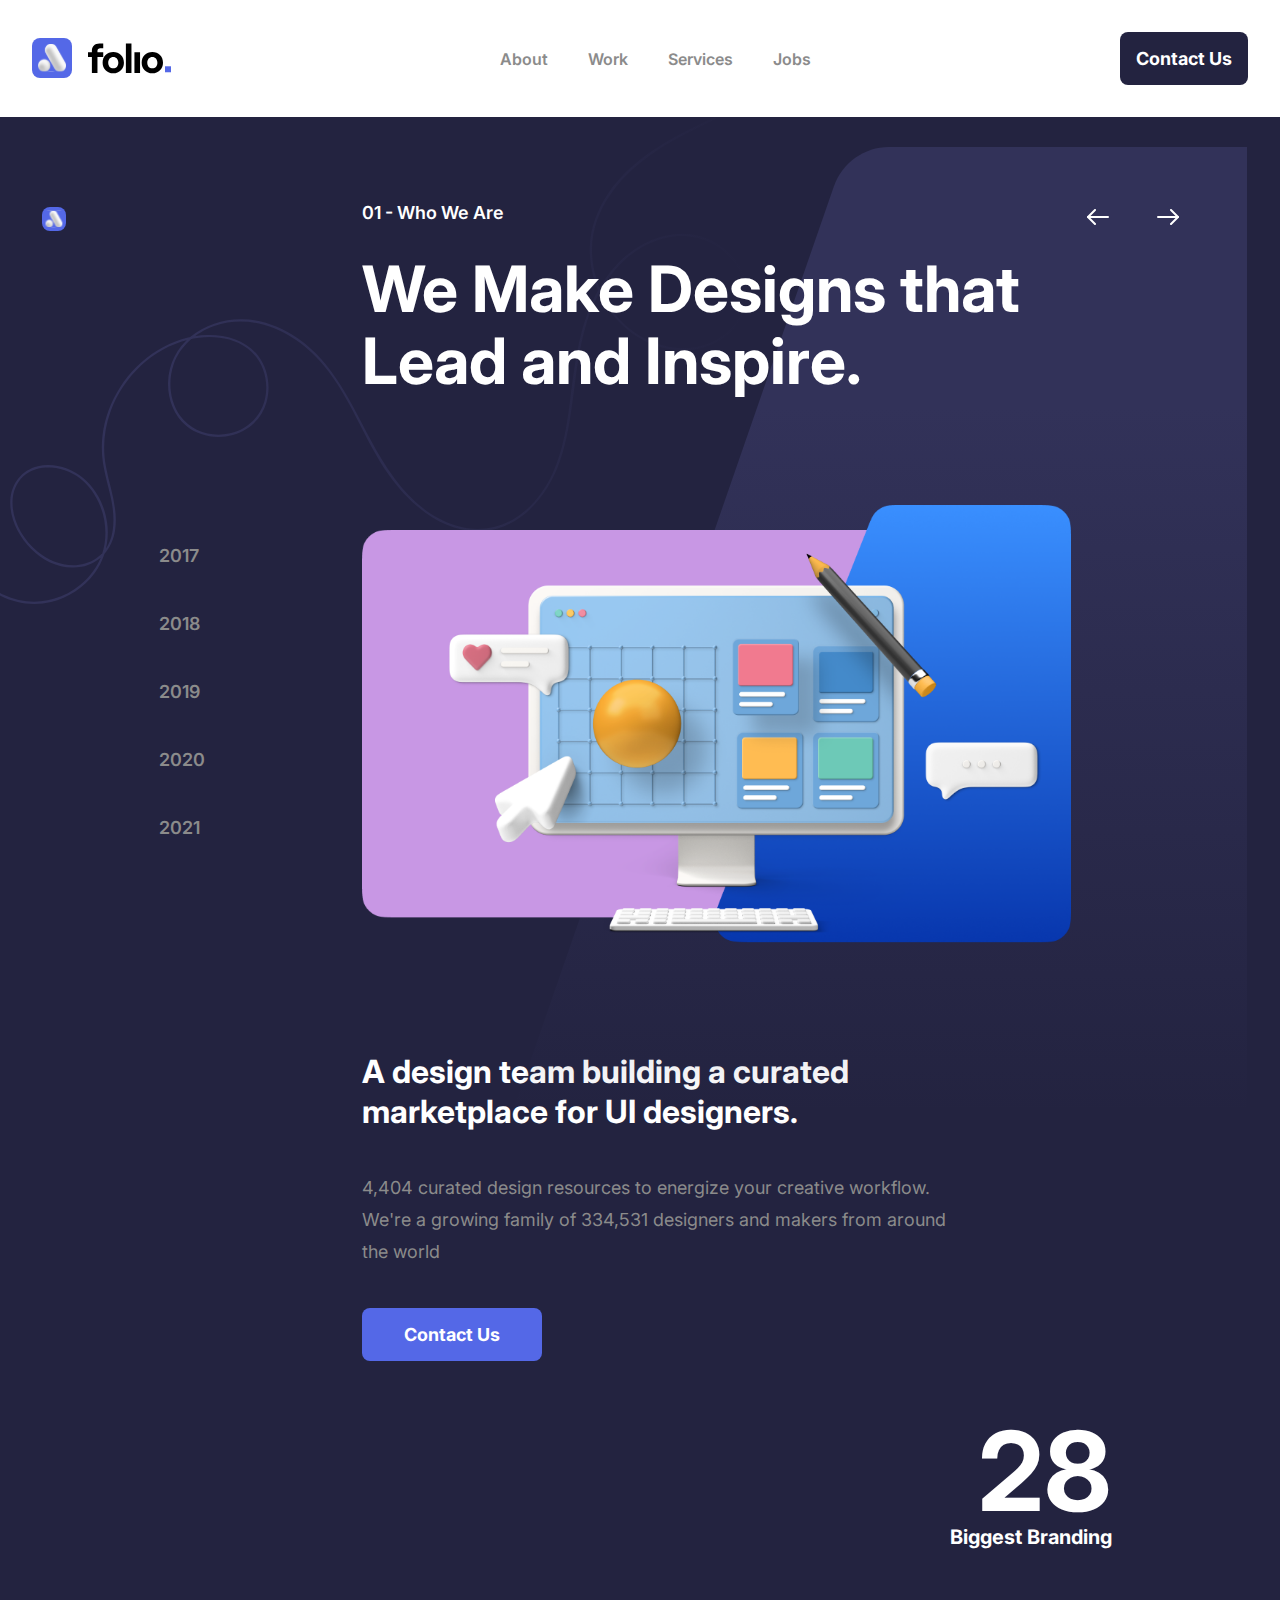
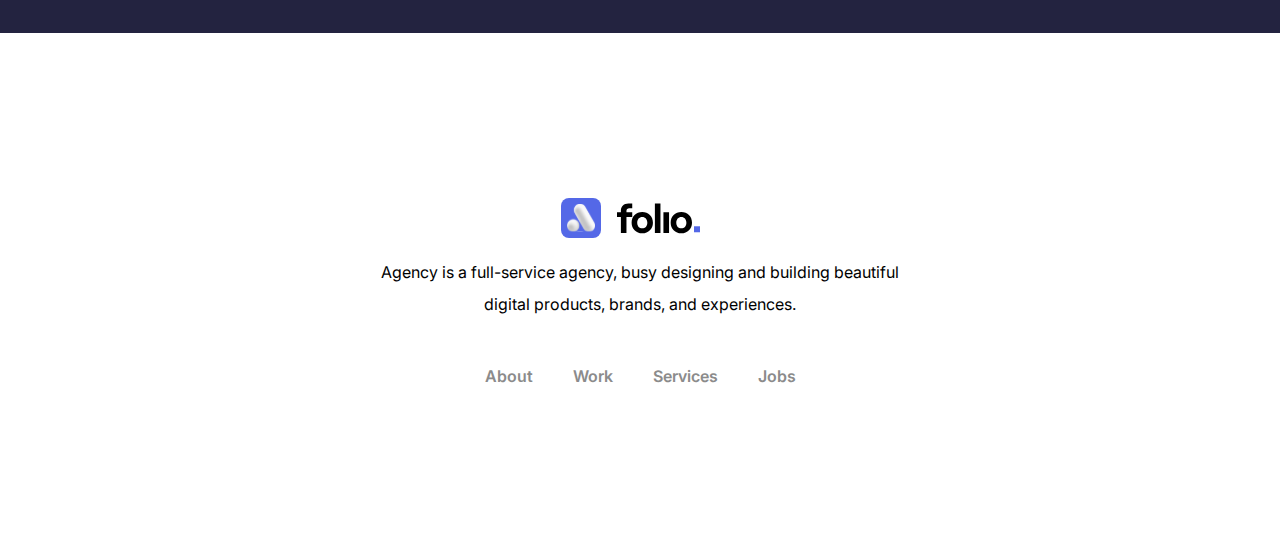
==== pages/about.html @ 4435c469 "feat: page about done" ====
<!DOCTYPE html>
<html lang="en">

<head>
    <meta charset="UTF-8" />
    <meta http-equiv="X-UA-Compatible" content="IE=edge" />
    <meta name="viewport" content="width=device-width, initial-scale=1.0" />
    <title>Folio</title>
    <link rel="shortcut icon" href="../assets/symbol/icon.png" type="image/x-icon" />
    <link rel="stylesheet" href="../styles/css/about.min.css">
    <link rel="stylesheet" href="../styles/css/global.min.css">
    <link rel="stylesheet" href="../styles/css/reposive.min.css">

</head>

<body class="page">
    <header>
        <div class="header container">
            <div class="logo">
                <a href="./home.html">
                    <img src="../assets/symbol/logo-light-mode.svg" alt="logo" />
                </a>
            </div>
            <nav class="nav-menu">
                <ul>
                    <li class="nav-menu__item">
                        <a href="./about.html">about</a>
                    </li>
                    <li class="nav-menu__item">
                        <a href="./work.html">work</a>
                    </li>
                    <li class="nav-menu__item">
                        <a href="./services.html">services</a>
                    </li>
                    <li class="nav-menu__item">
                        <a href="./jobs.html">jobs</a>
                    </li>
                </ul>
            </nav>
            <a href="./menu-mobile.html" id="btn-menu">
                <button type="button" class="button__menu-mobile">
                    <img src="../assets/symbol/burger-menu.svg" alt="menu" />
                </button>
            </a>
            <a href="404-default" id="btn-contact">
                <button type="button" class="button__dark">
                    Contact Us
                </button>
            </a>
        </div>
    </header>

    <main class="about" id="about">
        <div class="container about-content">
            <aside class="about__side">
                <div class="logo-box">
                    <img class="logo" src="../assets/symbol/logo-icon.svg" alt="icon" />
                </div>
                <div class="about__timeline">
                    <ul>
                        <li class="timeline__point">2017</li>
                        <li class="timeline__point">2018</li>
                        <li class="timeline__point">2019</li>
                        <li class="timeline__point">2020</li>
                        <li class="timeline__point">2021</li>
                    </ul>
                </div>
            </aside>
            <main class="about__main">
                <section class="about__headline">
                    <p class="headline__subtitle">01 - Who We Are</p>
                    <h1 class="headline__title">
                        We Make Designs that Lead and Inspire.
                    </h1>
                    <span class="button__page">
                        <a href="./home.html" class="button__page__prev">
                            <img src="../assets/symbol/arrow-simple-left.svg" alt="back" />
                        </a>
                        <a href="./work.html" class="button__page__next">
                            <img src="../assets/symbol/arrow-simple-rigth.svg" alt="next" />
                        </a>
                    </span>
                </section>

                <img class="about-illustration" src="../assets/ilustration/Desktop.png" alt="illustration" />
                <img class="bg-shape2" src="../assets/ilustration/shape2.svg" alt="" />

                <section class="about__footer-content">
                    <div class="footer-content">
                        <h1 class="title">
                            A design team building a curated marketplace for UI designers.
                        </h1>
                        <p class="text">
                            4,404 curated design resources to energize your creative
                            workflow. We're a growing family of 334,531 designers and makers
                            from around the world
                        </p>

                        <a href="erro">
                            <button type="button" class="button__primary">Contact Us</button>
                        </a>
                    </div>
                    <div class="footer-number">
                        <h1 class="number">28</h1>
                        <p class="number-label">Biggest Branding</p>
                    </div>
                </section>
            </main>

        </div>
    </main>

    <footer class="footer">
        <figure>
            <img src="../assets/symbol/logo-light-mode.svg" alt="logo" />
        </figure>
        <section class="footer__text">
            <p>
                Agency is a full-service agency, busy designing and building beautiful
                digital products, brands, and experiences.
            </p>
        </section>
        <nav class="nav-menu">
            <ul>
                <li class="nav-menu__item">
                    <a href="./about.html">about</a>
                </li>
                <li class="nav-menu__item">
                    <a href="./work.html">work</a>
                </li>
                <li class="nav-menu__item">
                    <a href="./services.html">services</a>
                </li>
                <li class="nav-menu__item">
                    <a href="./jobs.html">jobs</a>
                </li>
            </ul>
        </nav>
    </footer>
</body>

</html>
---- styles/css/about.min.css ----
@import"../common/reset.css";@import"../common/variables.css";@import"../common/reset.css";.about{min-height:150vh;background-color:var(--dark);color:var(--light);background-image:url("../../assets/ilustration/line2.svg");background-repeat:no-repeat;padding:48px 0}.about-content{display:flex}.about-content .about__side{max-width:300px;width:100%}.about-content .about__side .logo-box{height:200px;padding:10px}.about-content .about__side .about__timeline{height:calc(100% - 200px);display:flex;justify-content:center;align-items:flex-start}.about-content .about__side .about__timeline ul{margin-top:150px}.about-content .about__side .about__timeline ul .timeline__point{margin-bottom:50px;color:var(--text-shade2);font-size:var(--text-body1);font-weight:600}.about-content .about__side .about__timeline ul .timeline__point:hover{color:var(--light);cursor:pointer}.about-content .about__main{width:100%;padding-left:30px;position:relative}.about-content .about__main .bg-shape2{width:80%;position:absolute;top:-50px;right:1px;z-index:10}.about-content .about__main .about-illustration,.about-content .about__main .about__headline{position:relative;z-index:20}.about-content .about__main .about-illustration{width:80%;margin-bottom:50px}.about-content .about__main .about__headline{position:relative;margin-bottom:100px}.about-content .about__main .about__headline .headline__subtitle{font-size:var(--text-body1);font-weight:600;margin-bottom:24px}.about-content .about__main .about__headline .headline__title{font-size:var(--text-heading2);max-width:700px;width:100%;line-height:72px}.about-content .about__main .about__footer-content{display:flex;justify-content:space-between;max-width:850px;width:100%}.about-content .about__main .about__footer-content .footer-content{max-width:600px}.about-content .about__main .about__footer-content .footer-content .title{font-size:var(--text-heading5);line-height:40px;margin-bottom:40px}.about-content .about__main .about__footer-content .footer-content .text{color:var(--text-shade2);font-size:var(--text-body1);line-height:32px;margin-bottom:40px}.about-content .about__main .about__footer-content .footer-number{display:flex;flex-direction:column;justify-content:start;align-items:center;width:250px}.about-content .about__main .about__footer-content .footer-number .number{font-size:var(--text-display1)}.about-content .about__main .about__footer-content .footer-number .number-label{font-weight:700;font-size:var(--text-title)}@media(max-width: 1410px){.about__footer-content{flex-wrap:wrap}.footer-number{margin-top:60px;align-items:flex-end !important;width:100% !important;margin-right:100px}}@media(max-width: 1024px){.about__side{display:none !important}}
---- styles/css/global.min.css ----
@import"../common/reset.css";@import"../common/variables.css";h1{line-height:100.24px}p{line-height:32px}.container{max-width:1440px;width:100%;margin:auto;padding:32px;position:relative}.button__primary{border-radius:var(--radius-btn);font-weight:700;font-size:var(--text-button);color:var(--light);text-transform:capitalize;padding:16px;max-width:180px;width:100%;transition:.3s;background-color:var(--primary)}.button__primary:hover{filter:brightness(1.1);transform:translate(-6px, -6px)}@media(max-width: 768px){.button__primary{max-width:150px;font-weight:600}}.button__dark{border-radius:var(--radius-btn);font-weight:700;font-size:var(--text-button);color:var(--light);text-transform:capitalize;padding:16px;max-width:180px;width:100%;transition:.3s;background-color:var(--dark)}.button__dark:hover{filter:brightness(1.1);transform:translate(-6px, -6px)}@media(max-width: 768px){.button__dark{max-width:150px;font-weight:600}}#btn-menu{display:none}.button__menu-mobile{padding:16px}.button__scroll{display:flex;height:50px;align-items:center;gap:10px;margin-top:60px}.button__scroll p{color:var(--text-shade2);font-size:var(----text-button);font-weight:600}.button__page{position:absolute;top:-10px;right:50px;gap:10px;display:flex;z-index:30px}.button__page .button__page__next,.button__page .button__page__prev{width:60px;height:60px;display:flex;justify-content:center;align-items:center;border-radius:50%;transition:.2s;cursor:pointer}.button__page .button__page__next:hover,.button__page .button__page__prev:hover{background-color:var(--primary)}.header{display:flex;justify-content:space-between;align-items:center}.header .nav-menu ul{display:flex;gap:40px}.header .nav-menu ul .nav-menu__item a{font-size:var(--txt-button);font-weight:600;text-transform:capitalize;color:var(--text-shade2)}.header .nav-menu ul .nav-menu__item a:hover{color:var(--primary)}.header .nav-menu ul .nav-menu__item a:active{color:var(--primary)}@media(max-width: 695px){.nav-menu,#btn-contact{display:none}#btn-menu{display:initial}}.footer{height:500px;display:flex;flex-direction:column;justify-content:center;align-items:center}.footer .footer__text{max-width:560px;text-align:center;line-height:32px;margin-bottom:48px}.footer .nav-menu ul{display:flex;gap:40px}.footer .nav-menu ul .nav-menu__item a{font-size:var(--txt-button);font-weight:600;text-transform:capitalize;color:var(--text-shade2)}.footer .nav-menu ul .nav-menu__item a:hover{color:var(--primary)}.footer .nav-menu ul .nav-menu__item a:active{color:var(--primary)}@media(max-width: 600px){.footer__text{max-width:300px !important}}
---- styles/css/reposive.min.css ----
@media(max-width: 1024px){html{font-size:13.5px}h1{line-height:72px}.about__side{display:none !important}}@media(max-width: 768px){html{font-size:11.6px !important}.container{padding:24px}}@media(max-width: 375px){html{font-size:10.35px}h1{line-height:56px}p{font-size:16px !important}.container{padding:12px}}@media(max-width: 290px){html{font-size:9.5px}h1{line-height:52px}p{font-size:12px !important;line-height:22px}.container{padding:10px}}
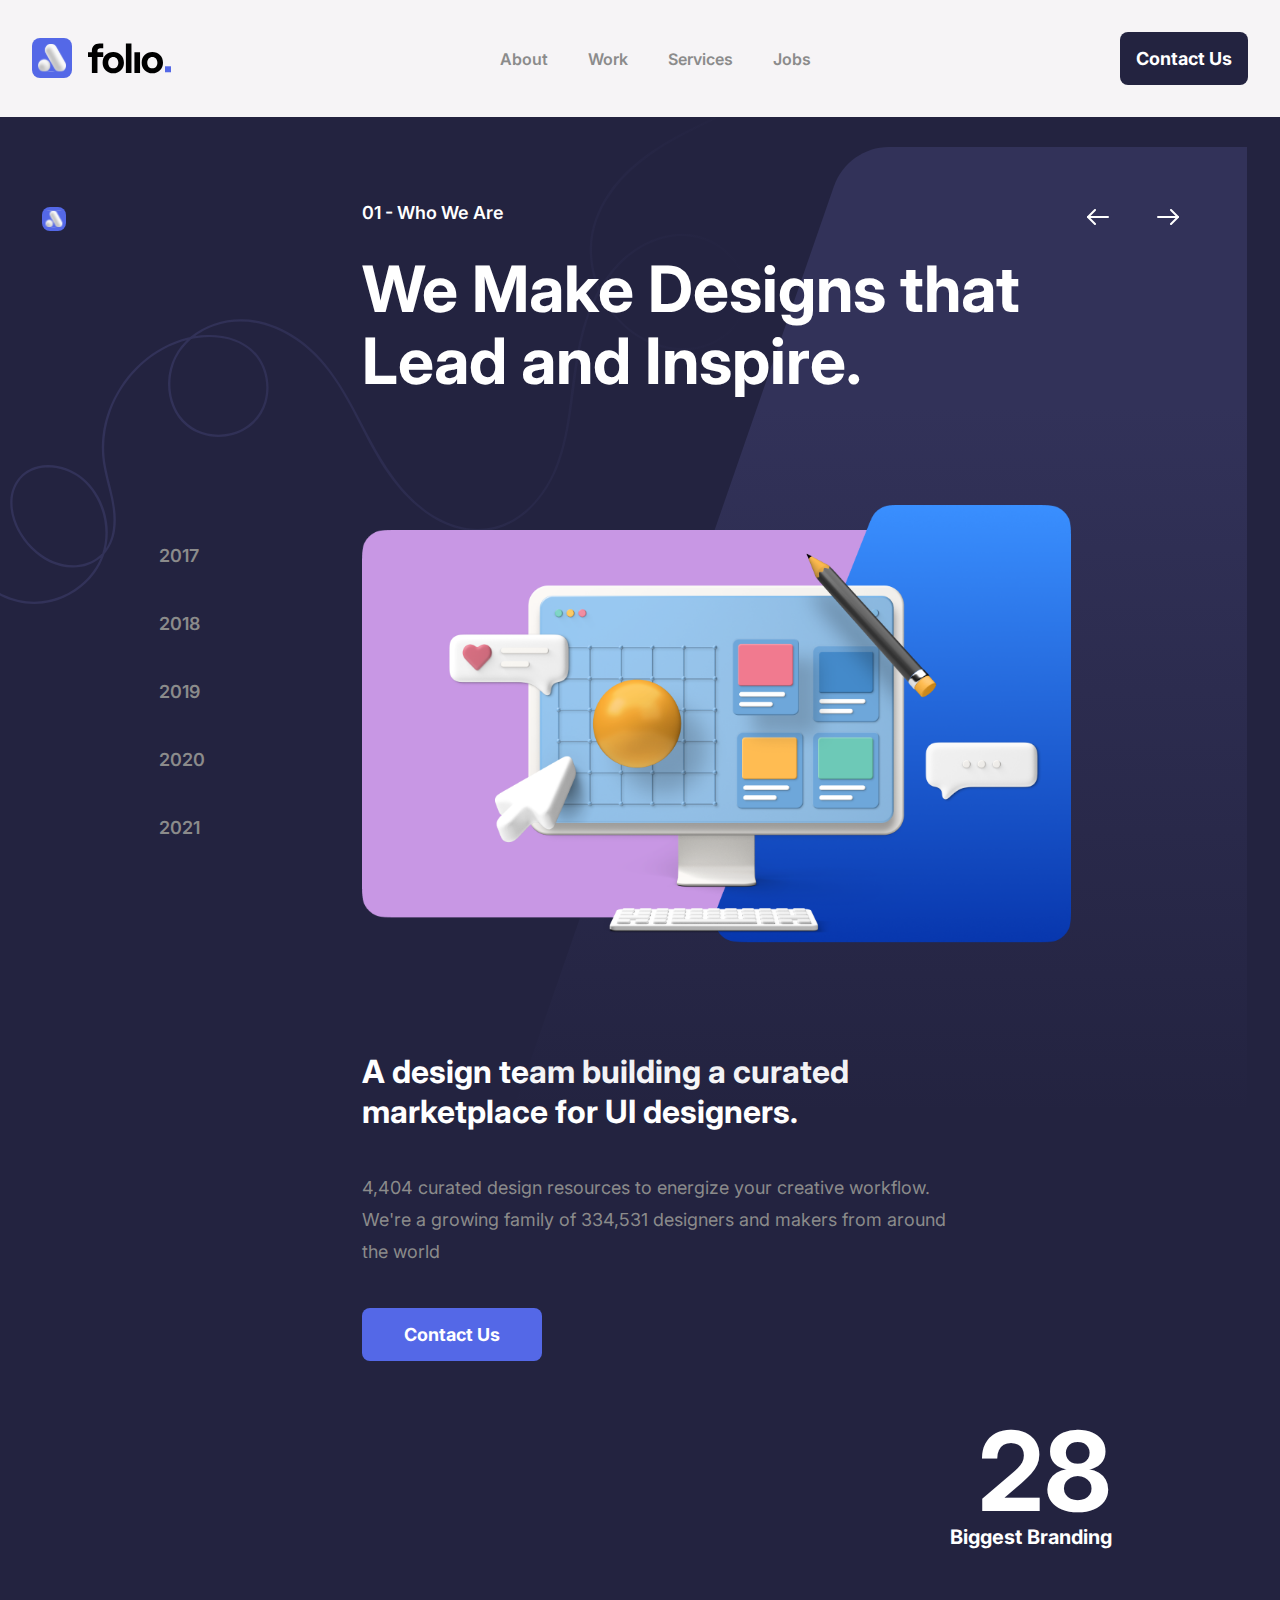
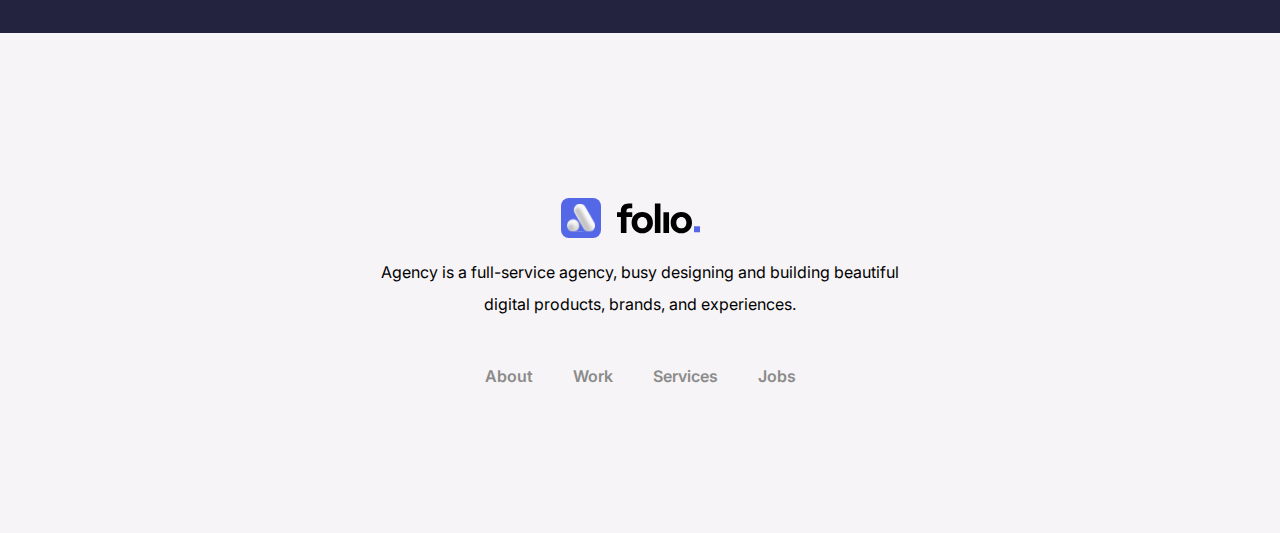
==== commit 8d78fec1: "feat: card service done" ====
--- a/pages/about.html
+++ b/pages/about.html
@@ -67,7 +67,7 @@
                 </div>
             </aside>
             <main class="about__main">
-                <section class="about__headline">
+                <section class="headline">
                     <p class="headline__subtitle">01 - Who We Are</p>
                     <h1 class="headline__title">
                         We Make Designs that Lead and Inspire.
@@ -76,7 +76,7 @@
                         <a href="./home.html" class="button__page__prev">
                             <img src="../assets/symbol/arrow-simple-left.svg" alt="back" />
                         </a>
-                        <a href="./work.html" class="button__page__next">
+                        <a href="./services.html" class="button__page__next">
                             <img src="../assets/symbol/arrow-simple-rigth.svg" alt="next" />
                         </a>
                     </span>
--- a/styles/css/about.min.css
+++ b/styles/css/about.min.css
@@ -1 +1 @@
-@import"../common/reset.css";@import"../common/variables.css";@import"../common/reset.css";.about{min-height:150vh;background-color:var(--dark);color:var(--light);background-image:url("../../assets/ilustration/line2.svg");background-repeat:no-repeat;padding:48px 0}.about-content{display:flex}.about-content .about__side{max-width:300px;width:100%}.about-content .about__side .logo-box{height:200px;padding:10px}.about-content .about__side .about__timeline{height:calc(100% - 200px);display:flex;justify-content:center;align-items:flex-start}.about-content .about__side .about__timeline ul{margin-top:150px}.about-content .about__side .about__timeline ul .timeline__point{margin-bottom:50px;color:var(--text-shade2);font-size:var(--text-body1);font-weight:600}.about-content .about__side .about__timeline ul .timeline__point:hover{color:var(--light);cursor:pointer}.about-content .about__main{width:100%;padding-left:30px;position:relative}.about-content .about__main .bg-shape2{width:80%;position:absolute;top:-50px;right:1px;z-index:10}.about-content .about__main .about-illustration,.about-content .about__main .about__headline{position:relative;z-index:20}.about-content .about__main .about-illustration{width:80%;margin-bottom:50px}.about-content .about__main .about__headline{position:relative;margin-bottom:100px}.about-content .about__main .about__headline .headline__subtitle{font-size:var(--text-body1);font-weight:600;margin-bottom:24px}.about-content .about__main .about__headline .headline__title{font-size:var(--text-heading2);max-width:700px;width:100%;line-height:72px}.about-content .about__main .about__footer-content{display:flex;justify-content:space-between;max-width:850px;width:100%}.about-content .about__main .about__footer-content .footer-content{max-width:600px}.about-content .about__main .about__footer-content .footer-content .title{font-size:var(--text-heading5);line-height:40px;margin-bottom:40px}.about-content .about__main .about__footer-content .footer-content .text{color:var(--text-shade2);font-size:var(--text-body1);line-height:32px;margin-bottom:40px}.about-content .about__main .about__footer-content .footer-number{display:flex;flex-direction:column;justify-content:start;align-items:center;width:250px}.about-content .about__main .about__footer-content .footer-number .number{font-size:var(--text-display1)}.about-content .about__main .about__footer-content .footer-number .number-label{font-weight:700;font-size:var(--text-title)}@media(max-width: 1410px){.about__footer-content{flex-wrap:wrap}.footer-number{margin-top:60px;align-items:flex-end !important;width:100% !important;margin-right:100px}}@media(max-width: 1024px){.about__side{display:none !important}}+@import"../common/reset.css";@import"../common/variables.css";@import"../common/reset.css";.about{min-height:150vh;background-color:var(--dark);color:var(--light);background-image:url("../../assets/ilustration/line2.svg");background-repeat:no-repeat;padding:48px 0}.about-content{display:flex}.about-content .about__side{max-width:300px;width:100%}.about-content .about__side .logo-box{height:200px;padding:10px}.about-content .about__side .about__timeline{height:calc(100% - 200px);display:flex;justify-content:center;align-items:flex-start}.about-content .about__side .about__timeline ul{margin-top:150px}.about-content .about__side .about__timeline ul .timeline__point{margin-bottom:50px;color:var(--text-shade2);font-size:var(--text-body1);font-weight:600}.about-content .about__side .about__timeline ul .timeline__point:hover{color:var(--light);cursor:pointer}.about-content .about__main{width:100%;padding-left:30px;position:relative}.about-content .about__main .bg-shape2{width:80%;position:absolute;top:-50px;right:1px;z-index:10}.about-content .about__main .about-illustration{position:relative;z-index:20}.about-content .about__main .about-illustration{width:80%;margin-bottom:50px}.about-content .about__main .about__footer-content{display:flex;justify-content:space-between;max-width:850px;width:100%}.about-content .about__main .about__footer-content .footer-content{max-width:600px}.about-content .about__main .about__footer-content .footer-content .title{font-size:var(--text-heading5);line-height:40px;margin-bottom:40px}.about-content .about__main .about__footer-content .footer-content .text{color:var(--text-shade2);font-size:var(--text-body1);line-height:32px;margin-bottom:40px}.about-content .about__main .about__footer-content .footer-number{display:flex;flex-direction:column;justify-content:start;align-items:center;width:250px}.about-content .about__main .about__footer-content .footer-number .number{font-size:var(--text-display1)}.about-content .about__main .about__footer-content .footer-number .number-label{font-weight:700;font-size:var(--text-title)}@media(max-width: 1410px){.about__footer-content{flex-wrap:wrap}.footer-number{margin-top:60px;align-items:flex-end !important;width:100% !important;margin-right:100px}}@media(max-width: 1024px){.about__side{display:none !important}}--- a/styles/css/global.min.css
+++ b/styles/css/global.min.css
@@ -1 +1 @@
-@import"../common/reset.css";@import"../common/variables.css";h1{line-height:100.24px}p{line-height:32px}.container{max-width:1440px;width:100%;margin:auto;padding:32px;position:relative}.button__primary{border-radius:var(--radius-btn);font-weight:700;font-size:var(--text-button);color:var(--light);text-transform:capitalize;padding:16px;max-width:180px;width:100%;transition:.3s;background-color:var(--primary)}.button__primary:hover{filter:brightness(1.1);transform:translate(-6px, -6px)}@media(max-width: 768px){.button__primary{max-width:150px;font-weight:600}}.button__dark{border-radius:var(--radius-btn);font-weight:700;font-size:var(--text-button);color:var(--light);text-transform:capitalize;padding:16px;max-width:180px;width:100%;transition:.3s;background-color:var(--dark)}.button__dark:hover{filter:brightness(1.1);transform:translate(-6px, -6px)}@media(max-width: 768px){.button__dark{max-width:150px;font-weight:600}}#btn-menu{display:none}.button__menu-mobile{padding:16px}.button__scroll{display:flex;height:50px;align-items:center;gap:10px;margin-top:60px}.button__scroll p{color:var(--text-shade2);font-size:var(----text-button);font-weight:600}.button__page{position:absolute;top:-10px;right:50px;gap:10px;display:flex;z-index:30px}.button__page .button__page__next,.button__page .button__page__prev{width:60px;height:60px;display:flex;justify-content:center;align-items:center;border-radius:50%;transition:.2s;cursor:pointer}.button__page .button__page__next:hover,.button__page .button__page__prev:hover{background-color:var(--primary)}.header{display:flex;justify-content:space-between;align-items:center}.header .nav-menu ul{display:flex;gap:40px}.header .nav-menu ul .nav-menu__item a{font-size:var(--txt-button);font-weight:600;text-transform:capitalize;color:var(--text-shade2)}.header .nav-menu ul .nav-menu__item a:hover{color:var(--primary)}.header .nav-menu ul .nav-menu__item a:active{color:var(--primary)}@media(max-width: 695px){.nav-menu,#btn-contact{display:none}#btn-menu{display:initial}}.footer{height:500px;display:flex;flex-direction:column;justify-content:center;align-items:center}.footer .footer__text{max-width:560px;text-align:center;line-height:32px;margin-bottom:48px}.footer .nav-menu ul{display:flex;gap:40px}.footer .nav-menu ul .nav-menu__item a{font-size:var(--txt-button);font-weight:600;text-transform:capitalize;color:var(--text-shade2)}.footer .nav-menu ul .nav-menu__item a:hover{color:var(--primary)}.footer .nav-menu ul .nav-menu__item a:active{color:var(--primary)}@media(max-width: 600px){.footer__text{max-width:300px !important}}+@import"../common/reset.css";@import"../common/variables.css";h1{line-height:100.24px}p{line-height:32px}.container{max-width:1440px;width:100%;margin:auto;padding:32px;position:relative}.primary-text{color:var(--primary) !important}.pl{padding-left:125px}.button__primary{border-radius:var(--radius-btn);font-weight:700;font-size:var(--text-button);color:var(--light);text-transform:capitalize;padding:16px;max-width:180px;width:100%;transition:.3s;background-color:var(--primary)}.button__primary:hover{filter:brightness(1.1);transform:translate(-6px, -6px)}@media(max-width: 768px){.button__primary{max-width:150px;font-weight:600}}.button__dark{border-radius:var(--radius-btn);font-weight:700;font-size:var(--text-button);color:var(--light);text-transform:capitalize;padding:16px;max-width:180px;width:100%;transition:.3s;background-color:var(--dark)}.button__dark:hover{filter:brightness(1.1);transform:translate(-6px, -6px)}@media(max-width: 768px){.button__dark{max-width:150px;font-weight:600}}#btn-menu{display:none}.button__menu-mobile{padding:16px}.button__scroll{display:flex;height:50px;align-items:center;gap:10px;margin-top:60px}.button__scroll p{color:var(--text-shade2);font-size:var(----text-button);font-weight:600}.button__page{position:absolute;top:-10px;right:50px;gap:10px;display:flex;z-index:30px}.button__page .button__page__next,.button__page .button__page__prev{width:60px;height:60px;display:flex;justify-content:center;align-items:center;border-radius:50%;transition:.2s;cursor:pointer}.button__page .button__page__next:hover,.button__page .button__page__prev:hover{background-color:var(--primary)}.header{display:flex;justify-content:space-between;align-items:center}.header .nav-menu ul{display:flex;gap:40px}.header .nav-menu ul .nav-menu__item a{font-size:var(--txt-button);font-weight:600;text-transform:capitalize;color:var(--text-shade2)}.header .nav-menu ul .nav-menu__item a:hover{color:var(--primary)}.header .nav-menu ul .nav-menu__item a:active{color:var(--primary)}.headline{position:relative;margin-bottom:100px;position:relative;z-index:20}.headline .headline__subtitle{font-size:var(--text-body1);font-weight:600;margin-bottom:24px}.headline .headline__title{font-size:var(--text-heading2);max-width:700px;width:100%;line-height:72px}@media(max-width: 695px){.nav-menu,#btn-contact{display:none}#btn-menu{display:initial}}.footer{height:500px;display:flex;flex-direction:column;justify-content:center;align-items:center}.footer .footer__text{max-width:560px;text-align:center;line-height:32px;margin-bottom:48px}.footer .nav-menu ul{display:flex;gap:40px}.footer .nav-menu ul .nav-menu__item a{font-size:var(--txt-button);font-weight:600;text-transform:capitalize;color:var(--text-shade2)}.footer .nav-menu ul .nav-menu__item a:hover{color:var(--primary)}.footer .nav-menu ul .nav-menu__item a:active{color:var(--primary)}@media(max-width: 600px){.footer__text{max-width:300px !important}}--- a/styles/css/reposive.min.css
+++ b/styles/css/reposive.min.css
@@ -1 +1 @@
-@media(max-width: 1024px){html{font-size:13.5px}h1{line-height:72px}.about__side{display:none !important}}@media(max-width: 768px){html{font-size:11.6px !important}.container{padding:24px}}@media(max-width: 375px){html{font-size:10.35px}h1{line-height:56px}p{font-size:16px !important}.container{padding:12px}}@media(max-width: 290px){html{font-size:9.5px}h1{line-height:52px}p{font-size:12px !important;line-height:22px}.container{padding:10px}}+@media(max-width: 1024px){html{font-size:13.5px}h1{line-height:72px}.about__side{display:none !important}}@media(max-width: 768px){html{font-size:11.6px !important}.container{padding:24px}.pl{padding-left:0}}@media(max-width: 375px){html{font-size:10.35px}h1{line-height:56px}p{font-size:16px !important}.container{padding:12px}}@media(max-width: 290px){html{font-size:9.5px}h1{line-height:52px}p{font-size:12px !important;line-height:22px}.container{padding:10px}}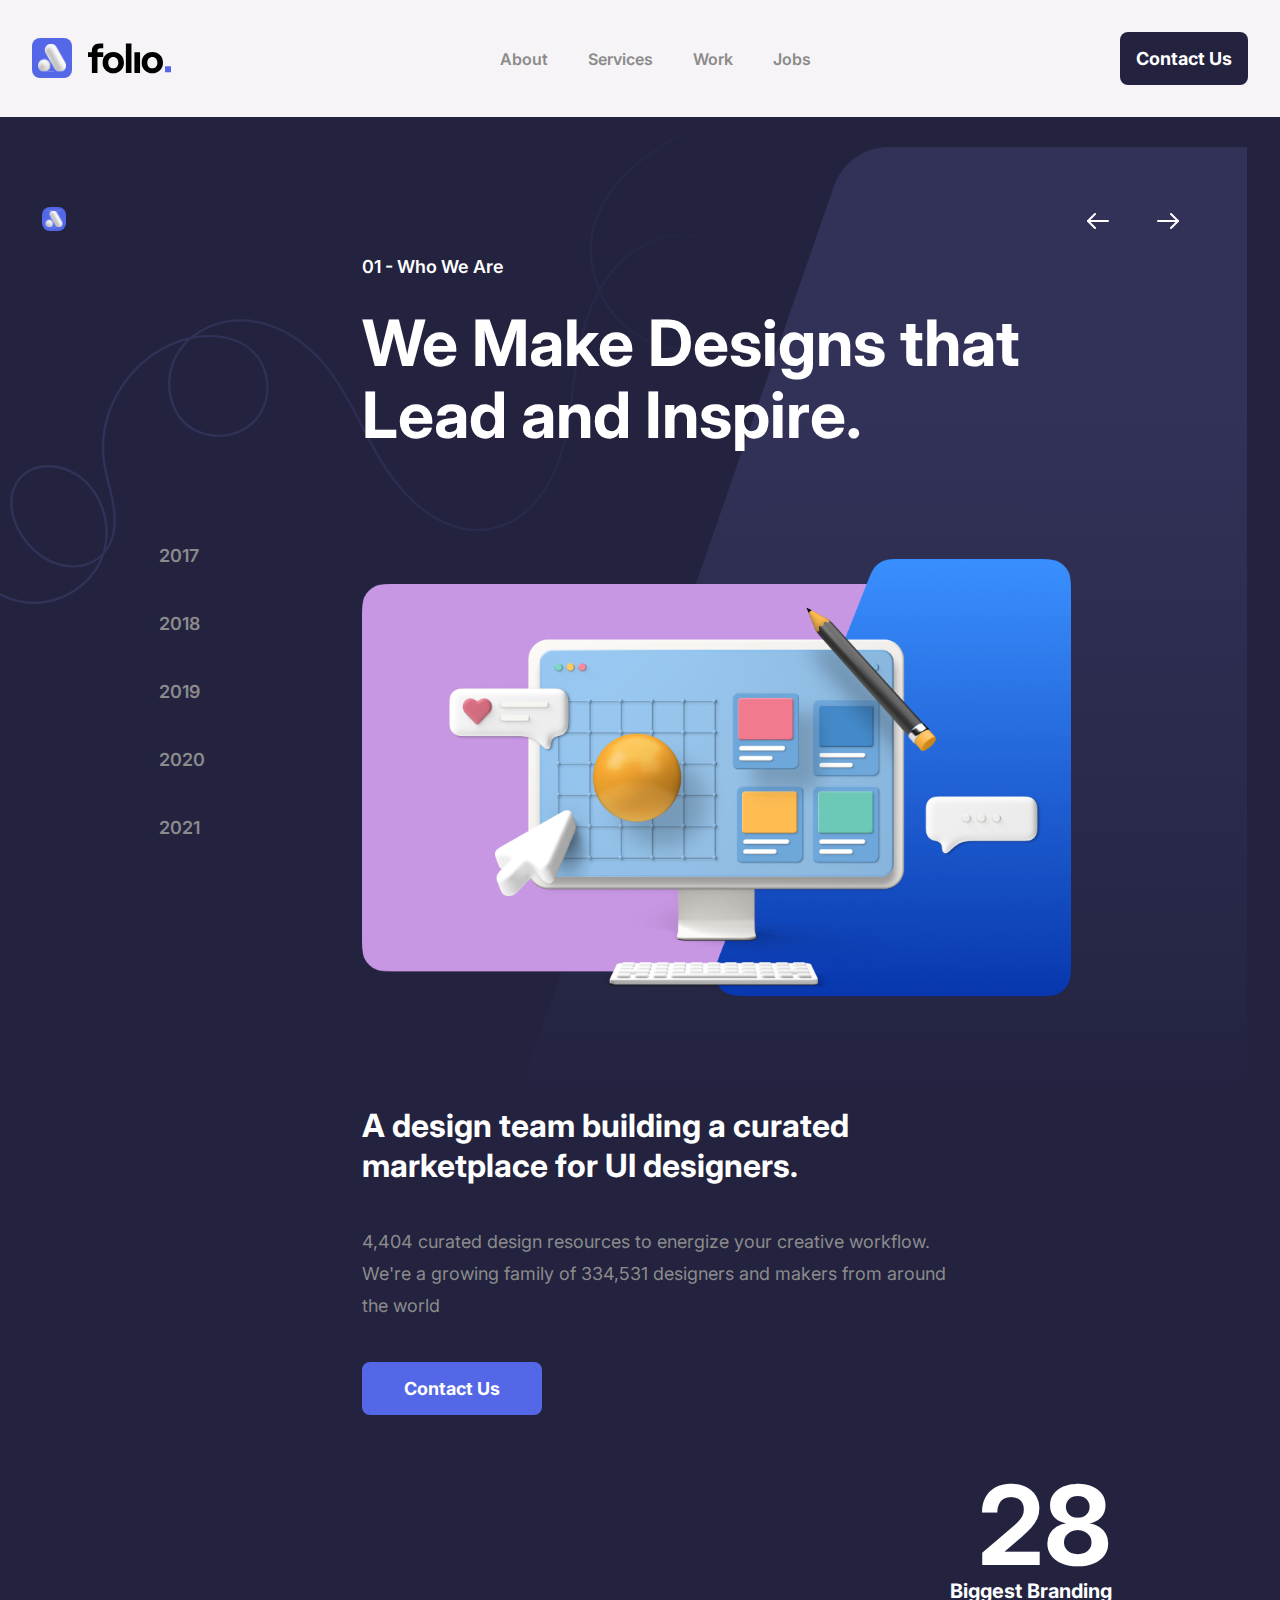
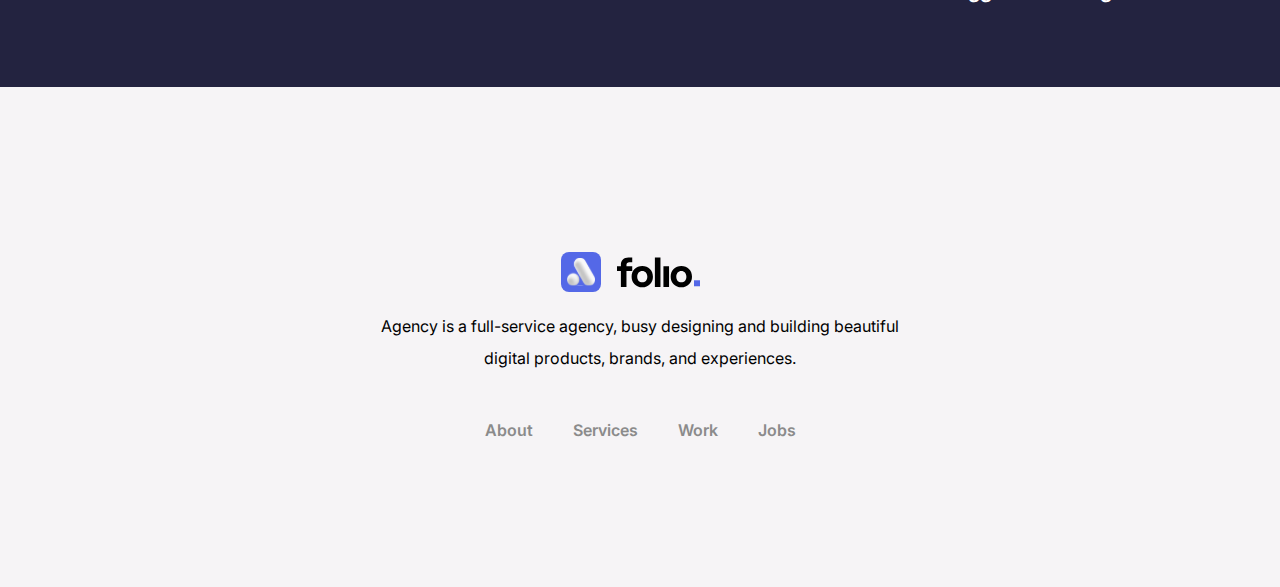
==== commit 29899c70: "feat: services page done" ====
--- a/pages/about.html
+++ b/pages/about.html
@@ -26,12 +26,13 @@
                     <li class="nav-menu__item">
                         <a href="./about.html">about</a>
                     </li>
+                    <li class="nav-menu__item ">
+                        <a href="./services.html">services</a>
+                    </li>
                     <li class="nav-menu__item">
                         <a href="./work.html">work</a>
                     </li>
-                    <li class="nav-menu__item">
-                        <a href="./services.html">services</a>
-                    </li>
+
                     <li class="nav-menu__item">
                         <a href="./jobs.html">jobs</a>
                     </li>
@@ -126,10 +127,10 @@
                     <a href="./about.html">about</a>
                 </li>
                 <li class="nav-menu__item">
-                    <a href="./work.html">work</a>
+                    <a href="./services.html">services</a>
                 </li>
                 <li class="nav-menu__item">
-                    <a href="./services.html">services</a>
+                    <a href="./work.html">work</a>
                 </li>
                 <li class="nav-menu__item">
                     <a href="./jobs.html">jobs</a>
--- a/styles/css/about.min.css
+++ b/styles/css/about.min.css
@@ -1 +1 @@
-@import"../common/reset.css";@import"../common/variables.css";@import"../common/reset.css";.about{min-height:150vh;background-color:var(--dark);color:var(--light);background-image:url("../../assets/ilustration/line2.svg");background-repeat:no-repeat;padding:48px 0}.about-content{display:flex}.about-content .about__side{max-width:300px;width:100%}.about-content .about__side .logo-box{height:200px;padding:10px}.about-content .about__side .about__timeline{height:calc(100% - 200px);display:flex;justify-content:center;align-items:flex-start}.about-content .about__side .about__timeline ul{margin-top:150px}.about-content .about__side .about__timeline ul .timeline__point{margin-bottom:50px;color:var(--text-shade2);font-size:var(--text-body1);font-weight:600}.about-content .about__side .about__timeline ul .timeline__point:hover{color:var(--light);cursor:pointer}.about-content .about__main{width:100%;padding-left:30px;position:relative}.about-content .about__main .bg-shape2{width:80%;position:absolute;top:-50px;right:1px;z-index:10}.about-content .about__main .about-illustration{position:relative;z-index:20}.about-content .about__main .about-illustration{width:80%;margin-bottom:50px}.about-content .about__main .about__footer-content{display:flex;justify-content:space-between;max-width:850px;width:100%}.about-content .about__main .about__footer-content .footer-content{max-width:600px}.about-content .about__main .about__footer-content .footer-content .title{font-size:var(--text-heading5);line-height:40px;margin-bottom:40px}.about-content .about__main .about__footer-content .footer-content .text{color:var(--text-shade2);font-size:var(--text-body1);line-height:32px;margin-bottom:40px}.about-content .about__main .about__footer-content .footer-number{display:flex;flex-direction:column;justify-content:start;align-items:center;width:250px}.about-content .about__main .about__footer-content .footer-number .number{font-size:var(--text-display1)}.about-content .about__main .about__footer-content .footer-number .number-label{font-weight:700;font-size:var(--text-title)}@media(max-width: 1410px){.about__footer-content{flex-wrap:wrap}.footer-number{margin-top:60px;align-items:flex-end !important;width:100% !important;margin-right:100px}}@media(max-width: 1024px){.about__side{display:none !important}}+@import"../common/reset.css";@import"../common/variables.css";@import"../common/reset.css";.about{min-height:150vh;background-color:var(--dark);color:var(--light);background-image:url("../../assets/ilustration/line2.svg");background-repeat:no-repeat;padding:48px 0}.about-content{display:flex}.about-content .about__side{max-width:300px;width:100%}.about-content .about__side .logo-box{height:200px;padding:10px}.about-content .about__side .about__timeline{height:calc(100% - 200px);display:flex;justify-content:center;align-items:flex-start}.about-content .about__side .about__timeline ul{margin-top:150px}.about-content .about__side .about__timeline ul .timeline__point{margin-bottom:50px;color:var(--text-shade2);font-size:var(--text-body1);font-weight:600}.about-content .about__side .about__timeline ul .timeline__point:hover{color:var(--light);cursor:pointer}.about-content .about__main{width:100%;padding-left:30px;position:relative}.about-content .about__main .bg-shape2{width:80%;position:absolute;top:-50px;right:1px;z-index:10}.about-content .about__main .about-illustration{position:relative;z-index:20;width:80%;margin-bottom:50px}.about-content .about__main .about__footer-content{display:flex;justify-content:space-between;max-width:850px;width:100%}.about-content .about__main .about__footer-content .footer-content{max-width:600px}.about-content .about__main .about__footer-content .footer-content .title{font-size:var(--text-heading5);line-height:40px;margin-bottom:40px}.about-content .about__main .about__footer-content .footer-content .text{color:var(--text-shade2);font-size:var(--text-body1);line-height:32px;margin-bottom:40px}.about-content .about__main .about__footer-content .footer-number{display:flex;flex-direction:column;justify-content:start;align-items:center;width:250px}.about-content .about__main .about__footer-content .footer-number .number{font-size:var(--text-display1)}.about-content .about__main .about__footer-content .footer-number .number-label{font-weight:700;font-size:var(--text-title)}@media(max-width: 1410px){.about__footer-content{flex-wrap:wrap}.footer-number{margin-top:60px;align-items:flex-end !important;width:100% !important;margin-right:100px}}@media(max-width: 1024px){.about__side{display:none !important}}@media(max-width: 400px){.about__main{padding-left:0 !important}.about-illustration{margin-left:30px}}--- a/styles/css/global.min.css
+++ b/styles/css/global.min.css
@@ -1 +1 @@
-@import"../common/reset.css";@import"../common/variables.css";h1{line-height:100.24px}p{line-height:32px}.container{max-width:1440px;width:100%;margin:auto;padding:32px;position:relative}.primary-text{color:var(--primary) !important}.pl{padding-left:125px}.button__primary{border-radius:var(--radius-btn);font-weight:700;font-size:var(--text-button);color:var(--light);text-transform:capitalize;padding:16px;max-width:180px;width:100%;transition:.3s;background-color:var(--primary)}.button__primary:hover{filter:brightness(1.1);transform:translate(-6px, -6px)}@media(max-width: 768px){.button__primary{max-width:150px;font-weight:600}}.button__dark{border-radius:var(--radius-btn);font-weight:700;font-size:var(--text-button);color:var(--light);text-transform:capitalize;padding:16px;max-width:180px;width:100%;transition:.3s;background-color:var(--dark)}.button__dark:hover{filter:brightness(1.1);transform:translate(-6px, -6px)}@media(max-width: 768px){.button__dark{max-width:150px;font-weight:600}}#btn-menu{display:none}.button__menu-mobile{padding:16px}.button__scroll{display:flex;height:50px;align-items:center;gap:10px;margin-top:60px}.button__scroll p{color:var(--text-shade2);font-size:var(----text-button);font-weight:600}.button__page{position:absolute;top:-10px;right:50px;gap:10px;display:flex;z-index:30px}.button__page .button__page__next,.button__page .button__page__prev{width:60px;height:60px;display:flex;justify-content:center;align-items:center;border-radius:50%;transition:.2s;cursor:pointer}.button__page .button__page__next:hover,.button__page .button__page__prev:hover{background-color:var(--primary)}.header{display:flex;justify-content:space-between;align-items:center}.header .nav-menu ul{display:flex;gap:40px}.header .nav-menu ul .nav-menu__item a{font-size:var(--txt-button);font-weight:600;text-transform:capitalize;color:var(--text-shade2)}.header .nav-menu ul .nav-menu__item a:hover{color:var(--primary)}.header .nav-menu ul .nav-menu__item a:active{color:var(--primary)}.headline{position:relative;margin-bottom:100px;position:relative;z-index:20}.headline .headline__subtitle{font-size:var(--text-body1);font-weight:600;margin-bottom:24px}.headline .headline__title{font-size:var(--text-heading2);max-width:700px;width:100%;line-height:72px}@media(max-width: 695px){.nav-menu,#btn-contact{display:none}#btn-menu{display:initial}}.footer{height:500px;display:flex;flex-direction:column;justify-content:center;align-items:center}.footer .footer__text{max-width:560px;text-align:center;line-height:32px;margin-bottom:48px}.footer .nav-menu ul{display:flex;gap:40px}.footer .nav-menu ul .nav-menu__item a{font-size:var(--txt-button);font-weight:600;text-transform:capitalize;color:var(--text-shade2)}.footer .nav-menu ul .nav-menu__item a:hover{color:var(--primary)}.footer .nav-menu ul .nav-menu__item a:active{color:var(--primary)}@media(max-width: 600px){.footer__text{max-width:300px !important}}+@import"../common/reset.css";@import"../common/variables.css";h1{line-height:100.24px}p{line-height:32px}.container{max-width:1440px;width:100%;margin:auto;padding:32px;position:relative}.primary-text{color:var(--primary) !important}.pl{padding-left:125px}.button__primary{border-radius:var(--radius-btn);font-weight:700;font-size:var(--text-button);color:var(--light);text-transform:capitalize;padding:16px;max-width:180px;width:100%;transition:.3s;background-color:var(--primary)}.button__primary:hover{filter:brightness(1.1);transform:translate(-6px, -6px)}@media(max-width: 768px){.button__primary{max-width:150px;font-weight:600}}.button__dark{border-radius:var(--radius-btn);font-weight:700;font-size:var(--text-button);color:var(--light);text-transform:capitalize;padding:16px;max-width:180px;width:100%;transition:.3s;background-color:var(--dark)}.button__dark:hover{filter:brightness(1.1);transform:translate(-6px, -6px)}@media(max-width: 768px){.button__dark{max-width:150px;font-weight:600}}#btn-menu{display:none}.button__menu-mobile{padding:16px}.button__scroll{display:flex;height:50px;align-items:center;gap:10px;margin-top:60px}.button__scroll p{color:var(--text-shade2);font-size:var(----text-button);font-weight:600}.button__page{position:absolute;top:-60px;right:50px;gap:10px;display:flex;z-index:30px}.button__page .button__page__next,.button__page .button__page__prev{width:60px;height:60px;display:flex;justify-content:center;align-items:center;border-radius:50%;transition:.2s;cursor:pointer}.button__page .button__page__next:hover,.button__page .button__page__prev:hover{background-color:var(--primary)}.header{display:flex;justify-content:space-between;align-items:center}.header .nav-menu ul{display:flex;gap:40px}.header .nav-menu ul .nav-menu__item a{font-size:var(--txt-button);font-weight:600;text-transform:capitalize;color:var(--text-shade2)}.header .nav-menu ul .nav-menu__item a:hover{color:var(--primary)}.header .nav-menu ul .nav-menu__item a:active{color:var(--primary)}.headline{position:relative;margin-bottom:100px;position:relative;z-index:20}.headline .headline__subtitle{font-size:var(--text-body1);font-weight:600;margin-bottom:24px;margin-top:54px}.headline .headline__title{font-size:var(--text-heading2);max-width:700px;width:100%;line-height:72px}.number-box{width:270px;height:270px;display:flex;justify-content:center;align-items:center;flex-direction:column}.number-box .number{font-size:120px !important;font-weight:700;margin-bottom:40px}.number-box .number-label{font-size:var(--text-body1);font-weight:600}@media(max-width: 695px){.nav-menu,#btn-contact{display:none}#btn-menu{display:initial}}.footer{height:500px;display:flex;flex-direction:column;justify-content:center;align-items:center}.footer .footer__text{max-width:560px;text-align:center;line-height:32px;margin-bottom:48px}.footer .nav-menu ul{display:flex;gap:40px}.footer .nav-menu ul .nav-menu__item a{font-size:var(--txt-button);font-weight:600;text-transform:capitalize;color:var(--text-shade2)}.footer .nav-menu ul .nav-menu__item a:hover{color:var(--primary)}.footer .nav-menu ul .nav-menu__item a:active{color:var(--primary)}@media(max-width: 600px){.footer__text{max-width:300px !important}}--- a/styles/css/reposive.min.css
+++ b/styles/css/reposive.min.css
@@ -1 +1 @@
-@media(max-width: 1024px){html{font-size:13.5px}h1{line-height:72px}.about__side{display:none !important}}@media(max-width: 768px){html{font-size:11.6px !important}.container{padding:24px}.pl{padding-left:0}}@media(max-width: 375px){html{font-size:10.35px}h1{line-height:56px}p{font-size:16px !important}.container{padding:12px}}@media(max-width: 290px){html{font-size:9.5px}h1{line-height:52px}p{font-size:12px !important;line-height:22px}.container{padding:10px}}+@media(max-width: 1024px){html{font-size:13.5px}h1{line-height:72px}.about__side{display:none !important}}@media(max-width: 768px){html{font-size:11.6px !important}.container{padding:24px}.pl{padding-left:0}}@media(max-width: 375px){html{font-size:10.35px}h1{line-height:56px}p{font-size:16px !important}.container{padding:20px}}@media(max-width: 290px){html{font-size:9.5px}h1{line-height:52px}p{font-size:12px !important;line-height:22px}.container{padding:10px}}